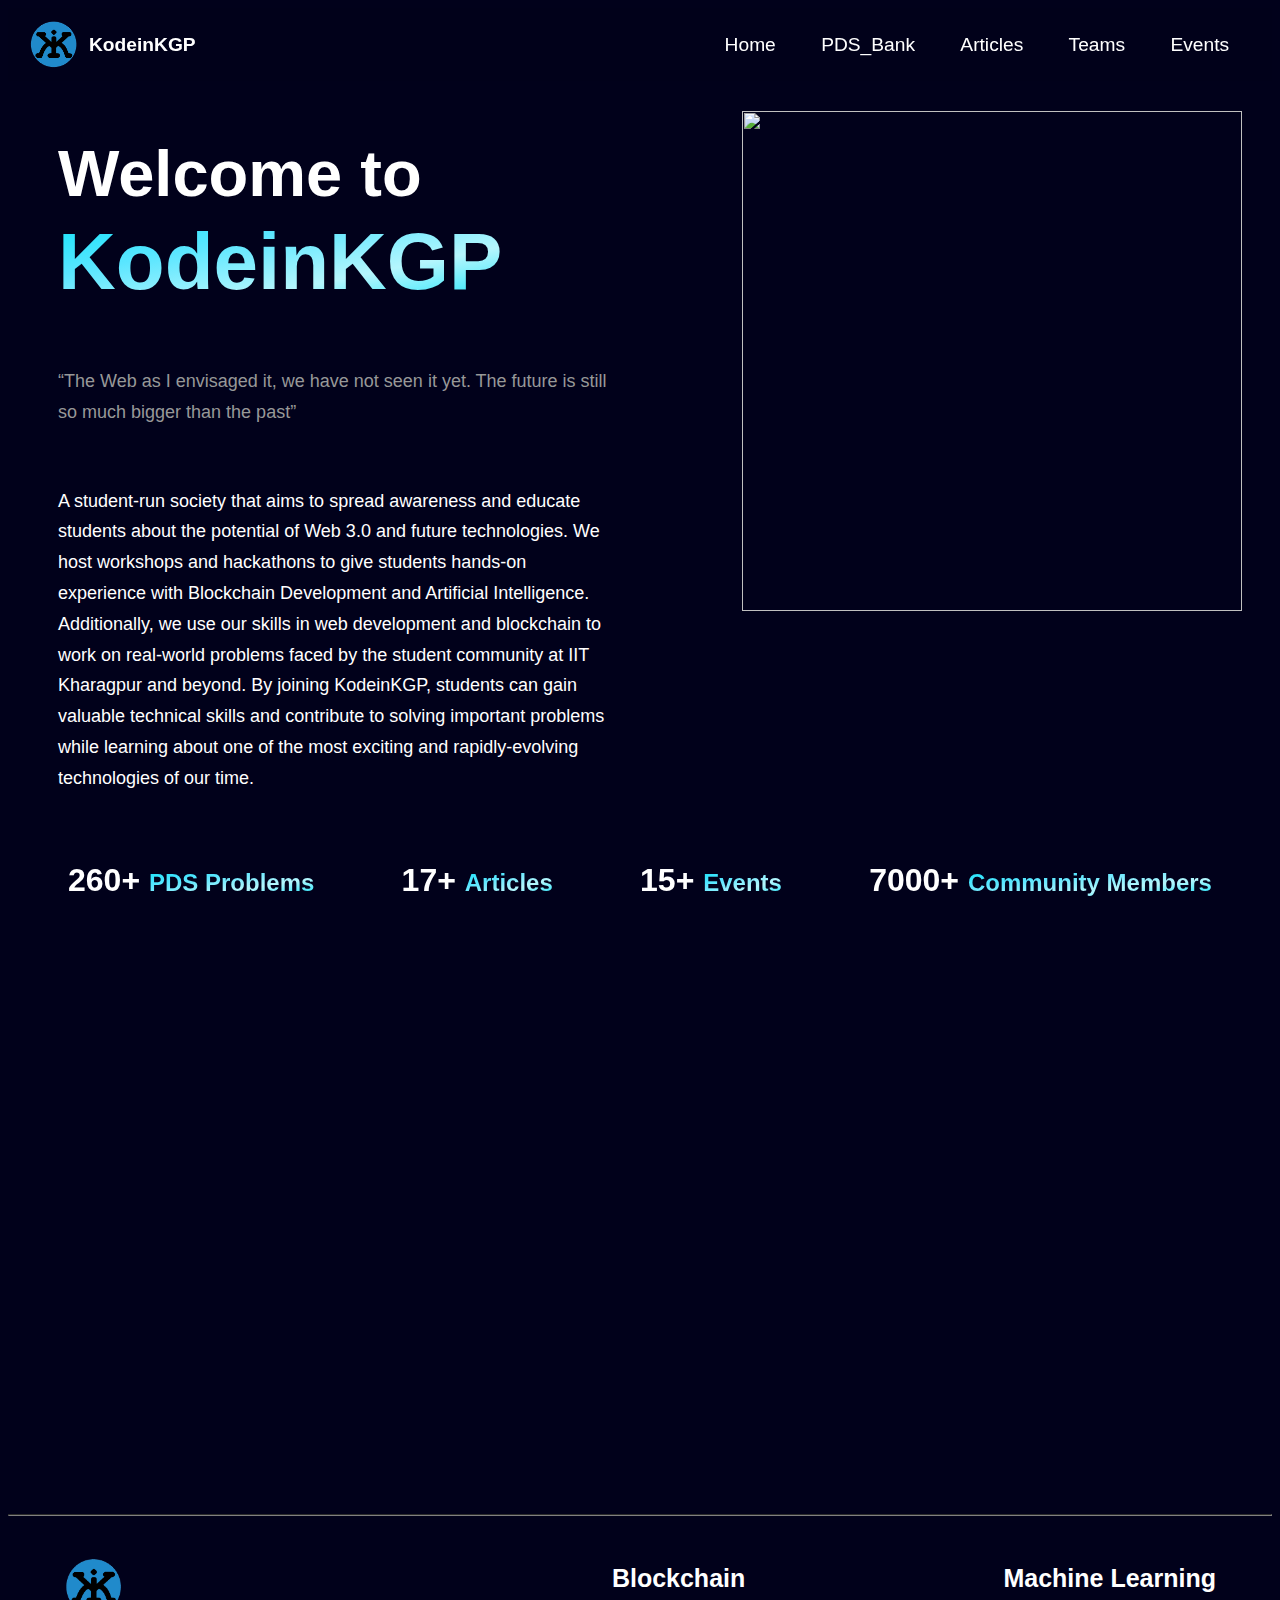
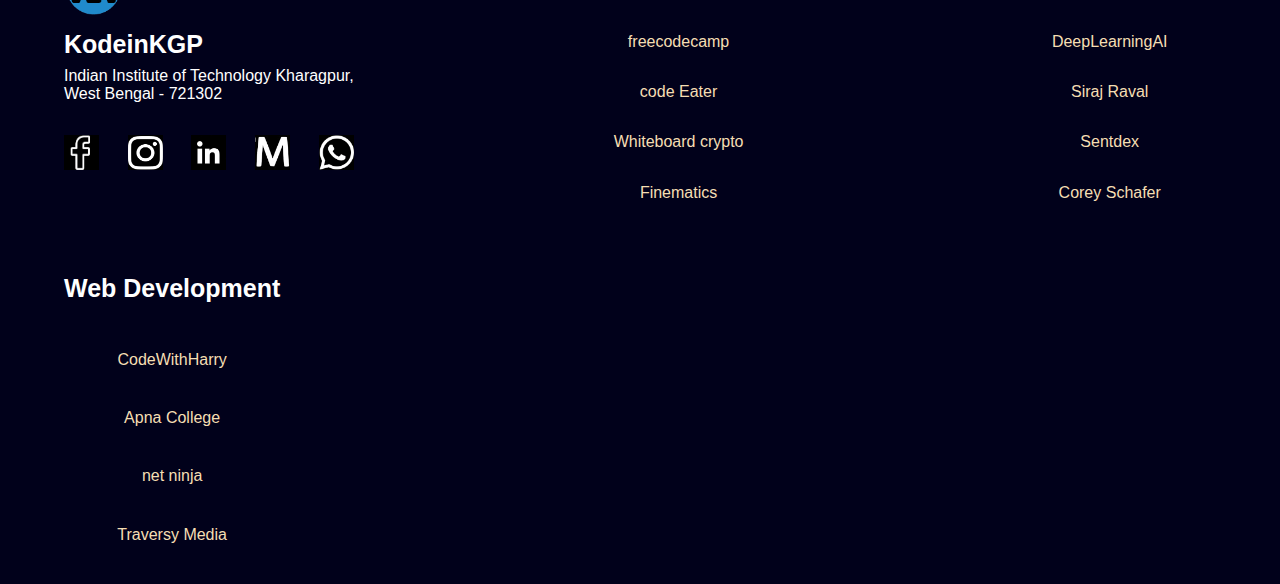
==== index.html @ 5e36a5b0 "Update index.html" ====
<!DOCTYPE html>
<html>
  <head>
    <meta charset="utf-8"/>
    <title>KodeinKGP</title>
    <link rel="icon" href="logo.png"/>
    <style>
      body{
        color: white;
        background-color: #01011b;
        font-family: Arial, sans-serif;


      }
      .navbar{
        flex-direction: row;
        padding-left: 16px;
        padding-right: 16px;
        justify-content: center;
        z-index: 20;
        position: sticky;
        top: 0;
        background-color: rgba(1, 1, 27, .6);



      }
      .logo{
        width:50px;
        padding: 5px;
      }
      .logonav{
        display: inline-block;
      }
      h4{
        display: inline-block;
      }
      .logonav{
        align-items: center;
        display: flex;
        font-size: 1.2rem;
        gap: 5px;
        }
      .nav{
        margin-left: 504px;
      }
      .navopt{
        flex-direction: row;
        justify-content: center;
        align-items: center;
      }
      .link{
        padding: 0px 0px;
        margin-left: 20px;
        margin-right: 20px;
        color: white;
        font-family: Arial,sans-serif;
        text-decoration: none;
        position: relative;
        overflow: hidden;
      }
      .link:hover:after{
        width: 100%;

      }
      .link::after{
        content: '';
        position: absolute;
        height: 2px;
        left:0;
        bottom:0;
        width:0%;
        background: #56c3d5;
        transition: width .3s;
      }
      .part1{
        display: flex;
        flex-direction: row;
        padding: 30px;
        justify-content: space-between;
        
      }
      .lpart1{
        padding:20px;
      }
      .rphoto{
        height: 500px;
        width:500px;
        
      }
      .welname{
        color: #56c3d5;
        font-size: 20px;
      }
      .vision
      {
        font-family: Poppins, sans-serif;
        font-size: 18px;
        font-weight: 400;
        line-height: 30.8px;
        width: 550px;
        color: #979898;
        padding-bottom: 40px;
        padding-top: 40px;
        text-align: left;
      }
      h1{
        margin-top: 5px;
        margin-bottom: 5px;
        font-size: 65px;
        font-weight: 600;
        text-align: left;
      } 
      .h1span{
        background: linear-gradient(to bottom right, #11e3fb, #5be6ff, #b5f6fd, #11e3fb);
       -webkit-background-clip: text;
       background-clip: text;
       color: transparent;
       font-size: 80px;
       font-weight: 700;
       text-align: center
      }
      .visiondepth{
        font-family: Poppins, sans-serif;
       font-size: 18px;
       font-weight: 400;
       line-height: 30.8px;
       text-align: left;
       width: 550px;
      }
      .rflex{
        display: flex;
        flex-direction: row;
        align-items: center;
        justify-content: space-between;
      }
      .data{
        display: flex;
        justify-content: space-between;
        padding-bottom: 60px;
        padding-left: 60px;
        padding-right: 60px;
        

      }
      div span{
        background: linear-gradient(to bottom right, #11e3fb, #5be6ff, #b5f6fd, #11e3fb);
        -webkit-background-clip: text;
        background-clip: text;
        color: transparent;
        font-size: x-large

      }
      .text{
        font-size: xx-large;
        font-weight: 600;
      }
      .ourex{
        color: #56c3d5;
        font-family: poppins, sans-serif;
        font-size: 48px;
        margin: 2rem 0 1rem;
        text-align: center;
        font-weight: bold;

      }
      .ex3{
        display: flex;
        flex-direction: row;
        align-items: center;
        margin-left: 10%;
        margin-right: 10%;
        text-align: center;


      }
      .web,.ai,.blockchain{
        width: 100%;
        text-align: center;
      
       

      }
      
      h2{
        color: #56c3d5;
      }
      .pds{
        display: flex;
        flex-direction: row;
        margin-top: 150px ;
        margin-left: 17%;
        margin-right: 5%;
        margin-bottom: 0px;
        


      }
      .pdsprob{
        width: 300px;

      }
      .pdssug1{
        font-size: 50px;
        color:#56c3d5;
        margin-bottom: 0px;
        font-weight: bold;

      }
      .pdssug2{
        font-size: 20px;
        font-weight: bold;
      }
      .linebreak{
        border-color:grey;
      }
      .footerp{
        width: 60px;

      }
      .footericon{
        width: 35px;
        height: 35px;
        background-color: #01011b;
      }
      .ficonpanel{
        margin-top: 32px;
        display: flex;
        flex-direction: row;
        margin-bottom: 32px;
        justify-content: space-between;

      }
      .footer{
        display: flex;
        flex-direction: row;
        justify-content: space-between;
        

      }
      .footer1,.footer2,.footer3,.footer4{
        padding: 16px;
        margin-top: 16px;
        margin-bottom: 16px;
        margin-left: 40px;
        margin-right: 40px;
      }
      .footerheading{
        margin-top: 8px;
        font-weight: bold;
        font-size: 25px;
        margin-bottom: 8px;
      }
      .footer2,.footer3,.footer4{
        display: flex;
        flex-direction: column;
        justify-content: space-between;
        align-items: center;
      }
      .bottomfooter{
        display: flex;
        flex-direction: row;
        
      }
      .footer4{
        height: 278.23px;
      }
      .flink{
        color: wheat;
        text-decoration: none;
      }
            .text{
        opacity:0;
        filter: blur(5px);
        transition: 1s;
        transform: translate(-100%);
      }

      .text_slide{
        opacity:1;
        filter: blur(0);
        transform: translate(0);
      }

      .ourex{
        opacity: 0;
        filter:blur(10px);
        transition: 1s ease-in;
        

      }

      .ourex_slide{
        opacity:1;
        filter: blur(0);
        
      }
      .plate1,.plate2,.plate3{
        opacity: 0;
        filter: blur(10px); 
        transition: 1s ease-in; 
        
        
      }
      .blur{
        opacity:1;
        filter: blur(0);
      }
      .plate1{
        transition-delay: 0.2s
      }
      .plate2{
        transition-delay: 0.4s;
        
      }
      .plate3{
        transition-delay: 0.6s;
      }
      .pds{
        opacity:0;
        filter: blur(0);
        transition: 1s;
        transform: translate(-100%);
        transition-delay: 0.5s;
      }

      .pdsslide{
        opacity:1;
        filter: blur(0);
        transform: translate(0);
      }
  


      
      
      
      
      
    </style>
  </head>

  <body>
    <div class="navbar">
      <div class="headingwithphoto">
        <div class="logonav">
            <img src="logo.png" class="logo">
            <h4 class="namei">KodeinKGP</h4>
          
          <div class="nav">
            <div class="navopt">
            <a class="link" href="index.html">Home</a>
            <a class = "link" href="">PDS_Bank</a>
            <a  class ="link" href="kgp_articles.html">Articles</a>
            <a  class="link" href="kgp_teams.html">Teams</a>
            <a class="link" href="">Events</a>
            </div>
          </div>
        </div>
      </div>
    </div>
    
    <div class="part1">
      <div class="lpart1">
        <div>
          <div class="wel"><h1>Welcome to</h1></div>
          <div class="welname"><h1><span class="h1span">KodeinKGP</span></h1></div>
        </div>
        <p class="vision">“The Web as I envisaged it, we have not seen it yet. The future is still so much bigger than the past”</p>
        <p class="visiondepth">A student-run society that aims to spread awareness and educate students about the potential of Web 3.0 and future technologies. We host workshops and hackathons to give students hands-on experience with Blockchain Development and Artificial Intelligence. Additionally, we use our skills in web development and blockchain to work on real-world problems faced by the student community at IIT Kharagpur and beyond. By joining KodeinKGP, students can gain valuable technical skills and contribute to solving important problems while learning about one of the most exciting and rapidly-evolving technologies of our time.</p>
      </div>
      <div class="rpart1">
        
        <img src="robop.png" class="rphoto">
        

      </div>

    </div>


    <div class="data">
      <div class="text">260+ <span>PDS Problems</span></div>
      <div class="text" >17+ <span>Articles</span></div>
      <div class="text">15+ <span>Events</span></div>
      <div class="text">7000+ <span>Community Members</span></div>
    </div>

    <div class="part2">
      <h1 class="ourex">Our Expertise</h1>

    </div>

    <div class="ex3">
      <div class="plate1">
        <h2 class="plateheading">WEB</h2>
        <div class="web">Weave your digital aspirations into reality through our dynamic Web solutions, fusing creativity with functionality.</div>

      </div>
      <div class="plate2">
        <h2 class="plateheading">AI and Metaverse</h2>
        <div class="ai">Enter a realm where AI drives immersive Metaverse encounters, pushing boundaries of what's possible.</div>
      </div>
      
      <div class="plate3">
        <h2 class="plateheading">Blockchain</h2>
        <div class="blockchain">Transform transactions with our secure Blockchain solutions, rewriting the rules of trust and transparency</div>

      </div>

    </div>

    <div class="pds">
      <div>
        <p class="pdssug1">Still Getting Stuck in PDS</p>
        <p class="pdssug2">Our curated PDS problems set works right for you...</p>
      </div>
      <div>
        <img src="pdsprob.png" class="pdsprob">
      </div>
    </div>

    <hr class="linebreak">

    <div class="footer">
      <div class="footer1">
        <img src="logo.png" class="footerp"> 
        <div class="footerheading">KodeinKGP</div>
        <div>Indian Institute of Technology Kharagpur,<br>
          West Bengal - 721302
        </div>
          <div class="ficonpanel">
            <img src="facebookf.jpg" class="footericon">
            <img src="logos.jpg" class="footericon">
            <img src="linkedin.jpg" class="footericon">
            <img src="medium.jpg" class="footericon">
            <img src="whatsapp.jpg" class="footericon">
          </div>
        <div>
        </div>
      </div>

      <div class="footer2">
        <p class="footerheading">Blockchain</p>
        <a href="https://www.youtube.com/watch?v=gyMwXuJrbJQ" class="flink" target="_blank">freecodecamp</a>
        <a href="https://www.youtube.com/@CodeEater21/videos" class="flink" target="_blank">code Eater</a>
        <a href="https://www.youtube.com/@WhiteboardCrypto" class="flink" target="_blank">Whiteboard crypto</a>
        <a href="https://www.youtube.com/@Finematics" class="flink" target="_blank">Finematics</a>
      </div>

      <div class="footer3">
        <p class="footerheading">Machine Learning</p>
        <a href="https://www.youtube.com/@Deeplearningai" class="flink" target="_blank">DeepLearningAI</a>
        <a href="https://www.youtube.com/@SirajRaval/about" class="flink" target="_blank">Siraj Raval</a>
        <a href="https://www.youtube.com/@sentdex/playlists" class="flink" target="_blank">Sentdex</a>
        <a href="https://www.youtube.com/@coreyms/about" class="flink" target="_blank">Corey Schafer</a>
      </div>
    </div>

    <div class="bottomfooter">
      <div class="footer4">
        <p class="footerheading">Web Development</p>
        <a href="https://www.youtube.com/playlist?list=PLu0W_9lII9agiCUZYRsvtGTXdxkzPyItg" class="flink" target="_blank">CodeWithHarry</a>
        <a href="https://www.youtube.com/playlist?list=PLfqMhTWNBTe3H6c9OGXb5_6wcc1Mca52n" class="flink" target="_blank">Apna College</a>
        <a href="https://www.youtube.com/playlist?list=PL4cUxeGkcC9ivBf_eKCPIAYXWzLlPAm6G" class="flink" target="_blank">net ninja</a>
        <a href="https://www.youtube.com/playlist?list=PLillGF-RfqbZTASqIqdvm1R5mLrQq79CU" class="flink" target="_blank">Traversy Media</a>


      </div>

    </div>


    
    <script>
            const observer = new IntersectionObserver((entries) => {
        entries.forEach(entry => {
          if (entry.isIntersecting) {
            entry.target.classList.add('text_slide');
          } else {
            entry.target.classList.remove('text_slide');
          }
        });
      });

      document.querySelectorAll('.text').forEach((el) => {
        observer.observe(el);
      });

      const observer1 = new IntersectionObserver((times) => {
        times.forEach(time => {
          if (time.isIntersecting) {
            time.target.classList.add('ourex_slide');
          } else {
            time.target.classList.remove('ourex_slide');
          }
        });
      });

      document.querySelectorAll('.ourex').forEach((el) => {
        observer1.observe(el);
      });

      const observer2 = new IntersectionObserver((entries) => {
        entries.forEach(entry => {
          if (entry.isIntersecting) {
            entry.target.classList.add('blur');
          } else {
            entry.target.classList.remove('blur');
          }
        });
      });

      document.querySelectorAll('.plate1').forEach((el) => {
        observer2.observe(el);
      });

      document.querySelectorAll('.plate2').forEach((el) => {
        observer2.observe(el);
      });

      document.querySelectorAll('.plate3').forEach((el) => {
        observer2.observe(el);
      });
       const observer3 = new IntersectionObserver((entries) => {
       entries.forEach(entry => {
         if (entry.isIntersecting) {
           entry.target.classList.add('pdsslide');
         } else {
           entry.target.classList.remove('pdsslide');
         }
       });
     });
     document.querySelectorAll('.pds').forEach((el) => {
       observer3.observe(el);
     });  
      
    </script>
  </body>
</html>
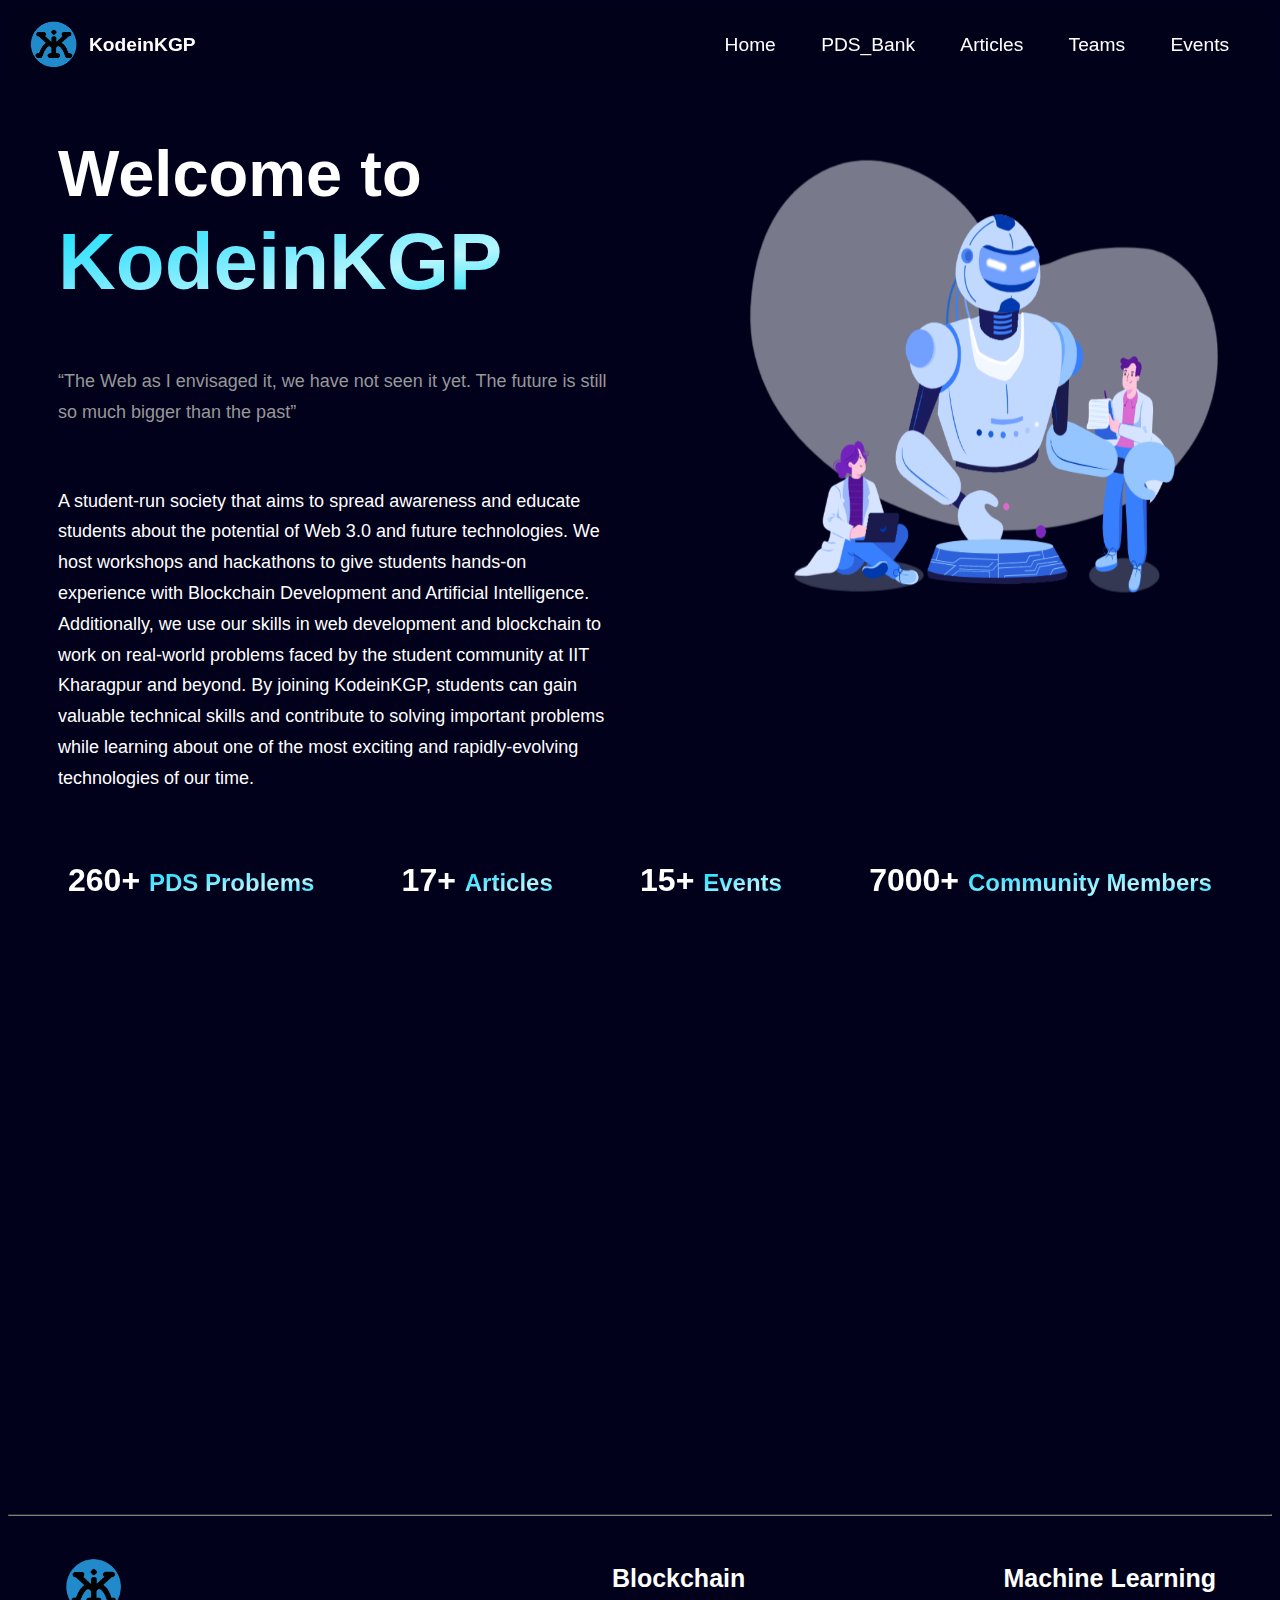
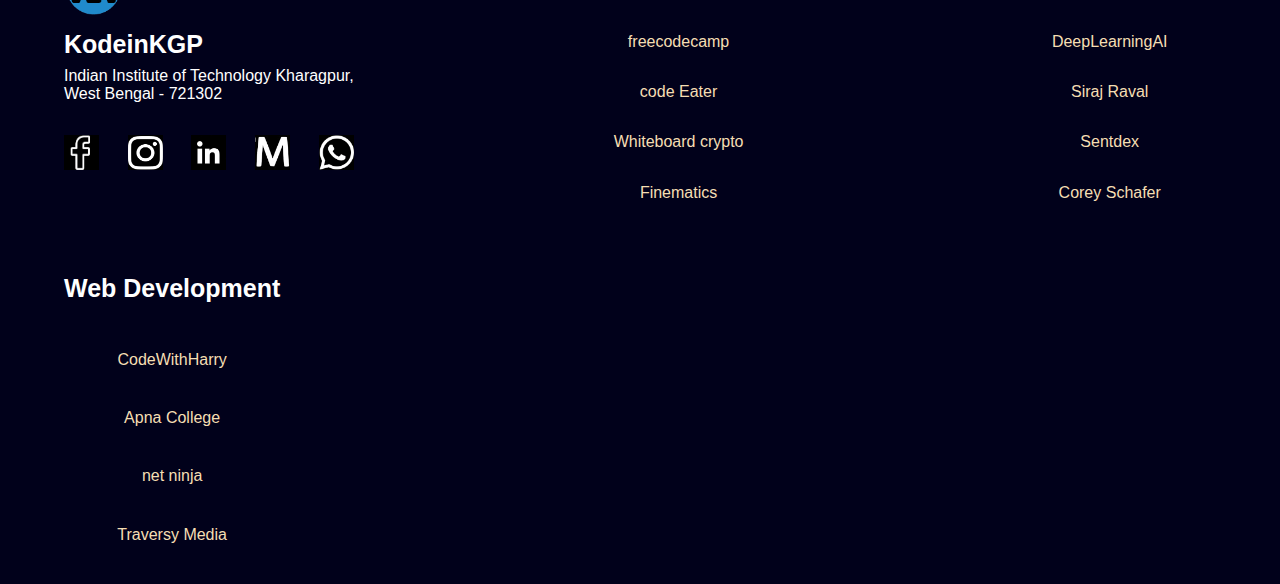
==== commit 47c0c0cc: "Update index.html" ====
--- a/index.html
+++ b/index.html
@@ -371,7 +371,7 @@
       </div>
       <div class="rpart1">
         
-        <img src="robop.png" class="rphoto">
+        <img src="robop.PNG" class="rphoto">
         
 
       </div>
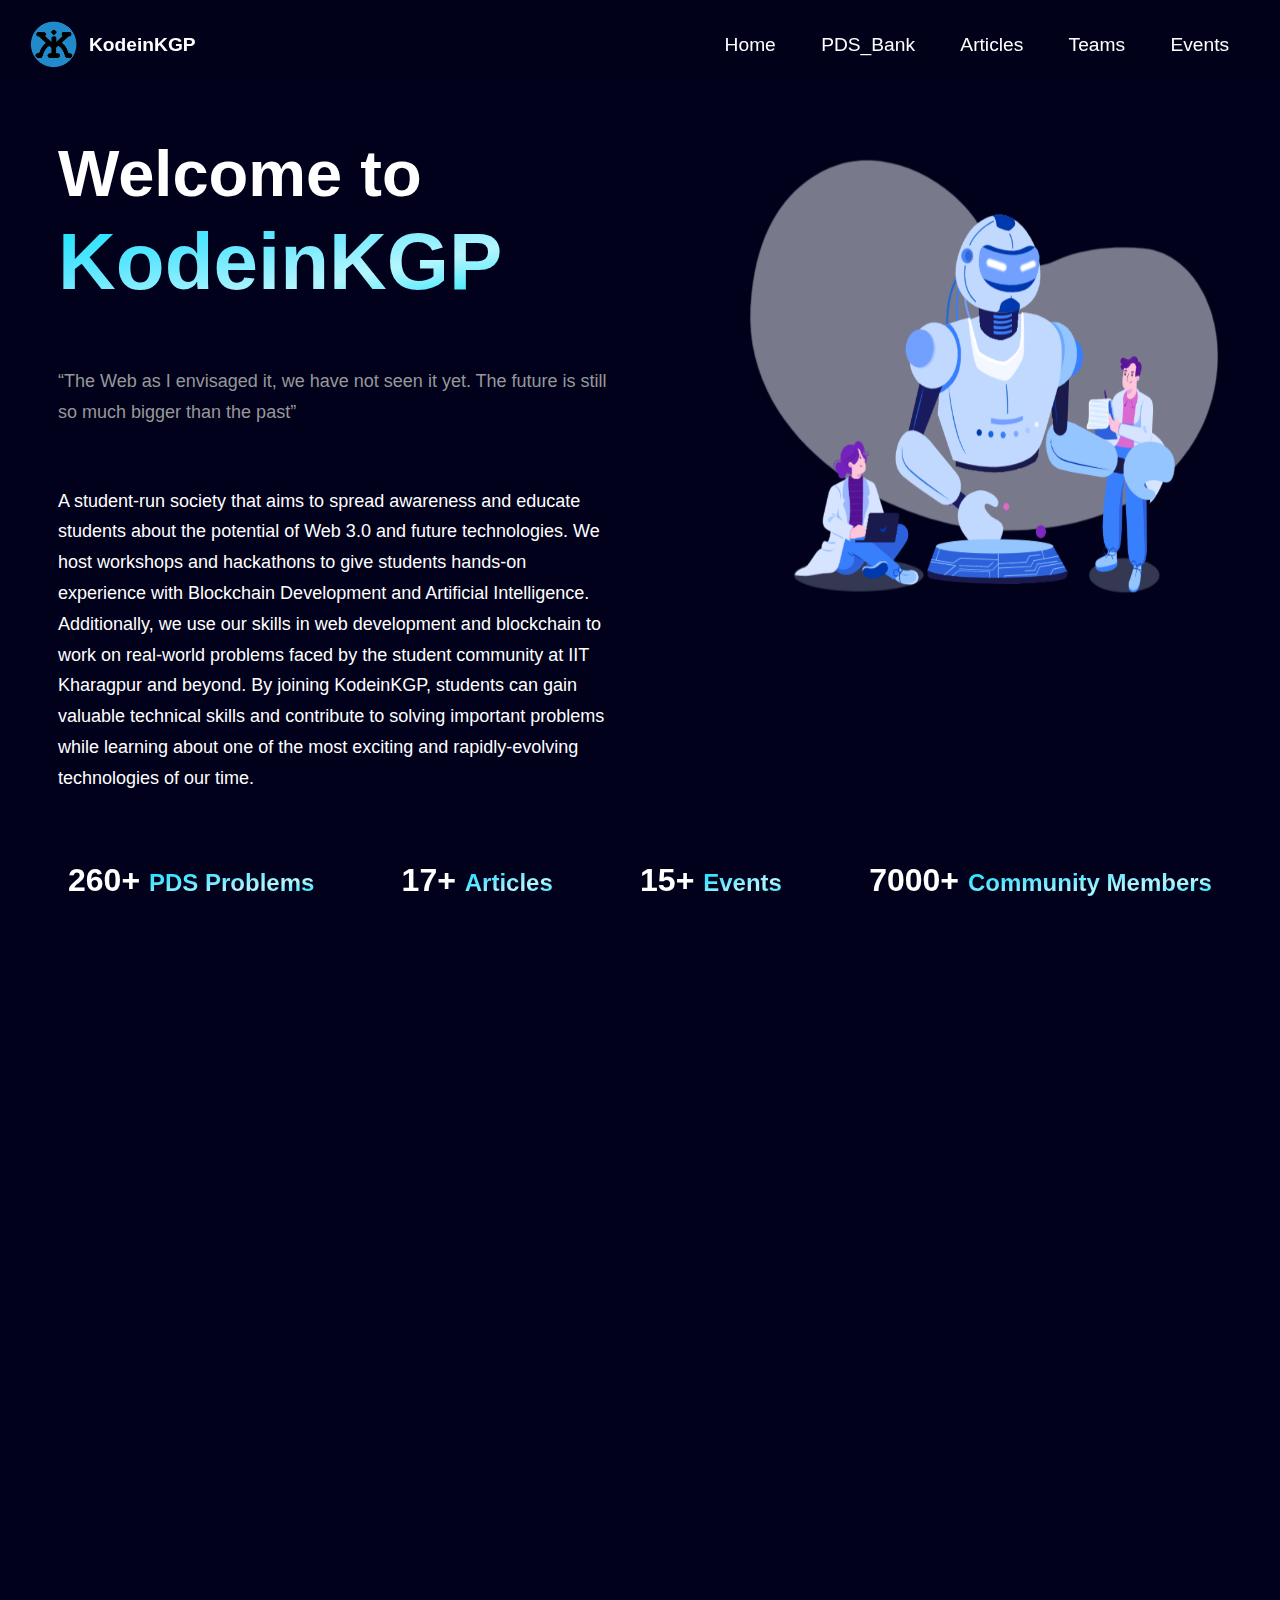
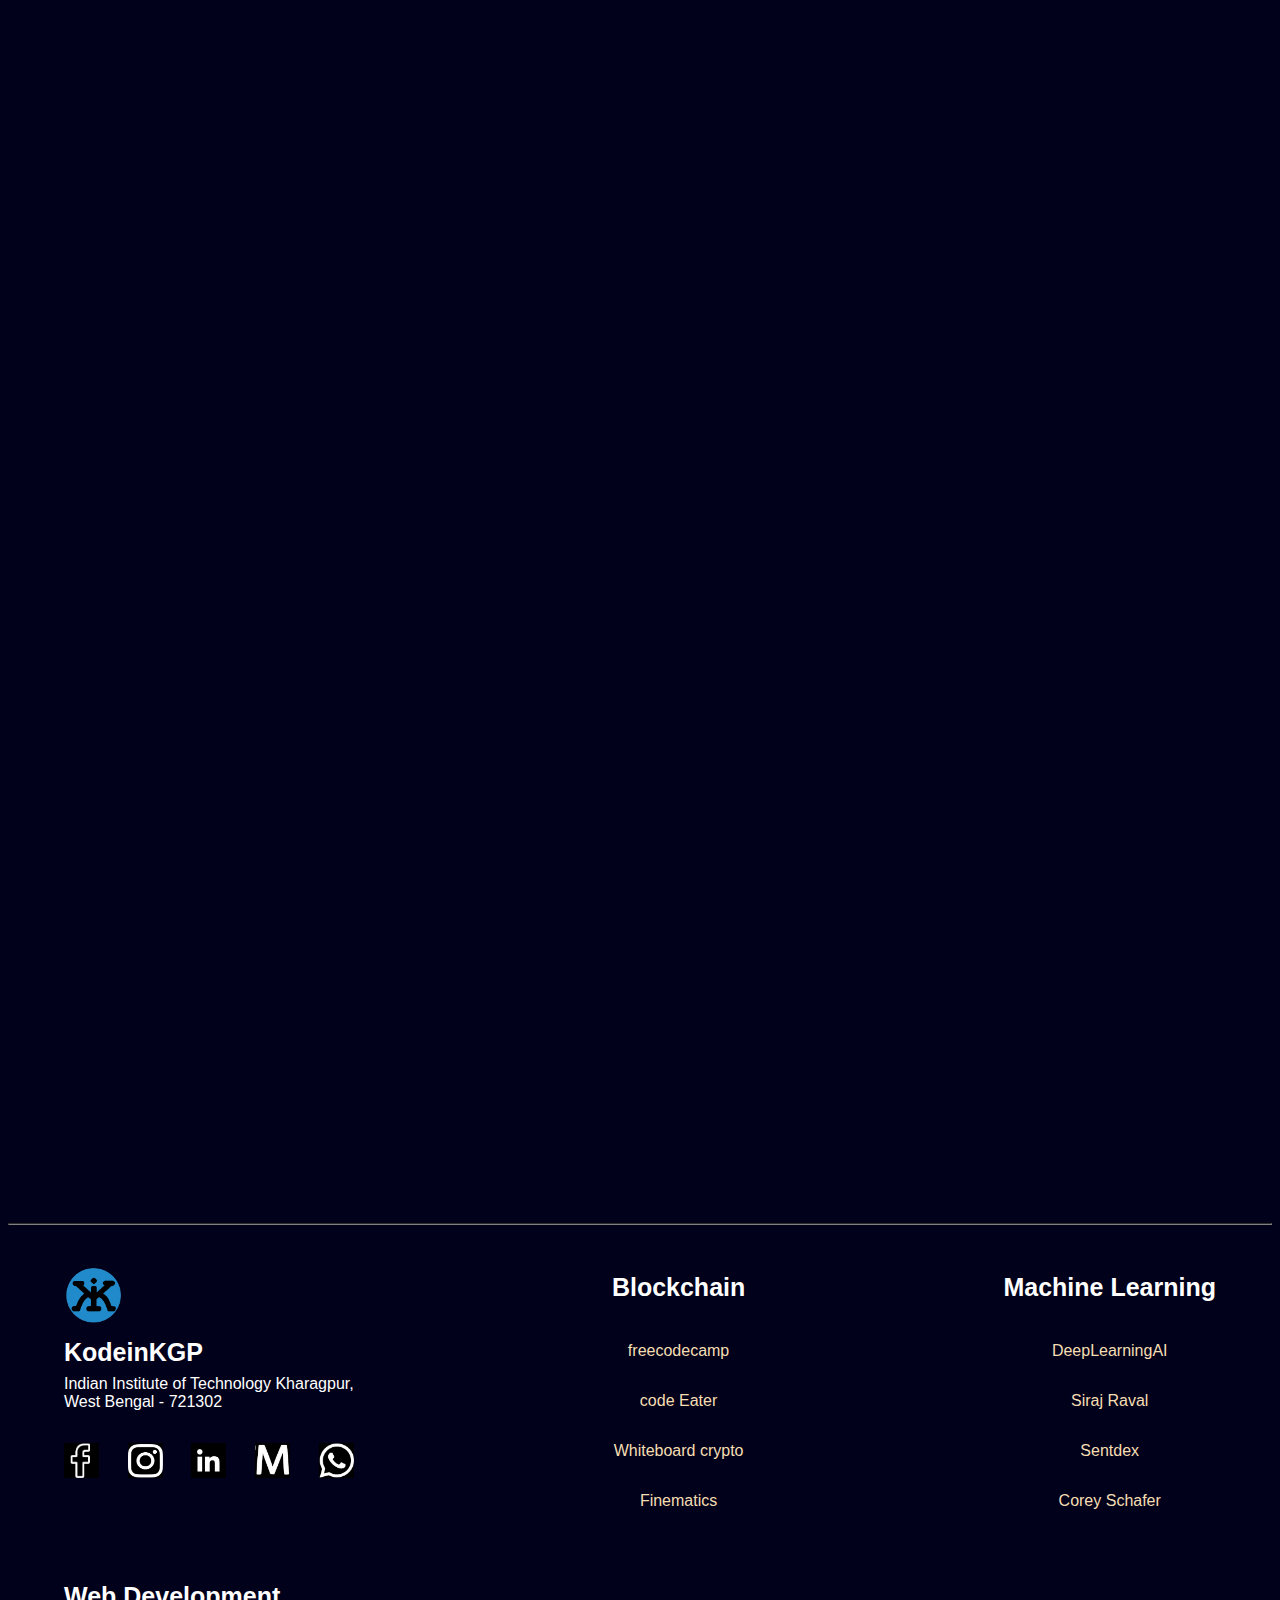
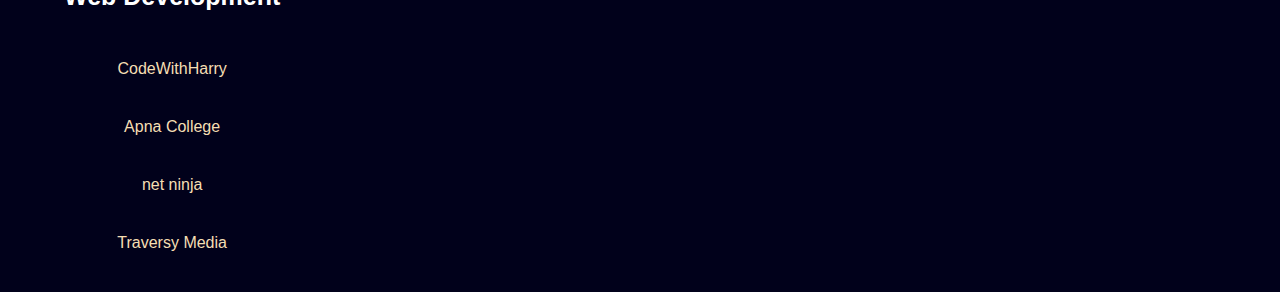
==== commit b1ede681: "Update index.html" ====
--- a/index.html
+++ b/index.html
@@ -328,6 +328,23 @@
         opacity:1;
         filter: blur(0);
         transform: translate(0);
+      }
+            .panelp{
+        height: 256px;
+        width: 256px;
+        margin-bottom: 15px;
+      }
+      .plate1,.plate2,.plate3{
+        background-color:  rgba(54, 54, 54, .4);
+        border-radius: 30px;
+        display: flex;
+        flex-direction: column;
+        align-items: center; 
+        
+      }
+      .web,.ai,.blockchain{
+        font-size: large;
+        padding: 10px;
       }
   
 
@@ -394,18 +411,19 @@
     <div class="ex3">
       <div class="plate1">
         <h2 class="plateheading">WEB</h2>
-        <div class="web">Weave your digital aspirations into reality through our dynamic Web solutions, fusing creativity with functionality.</div>
+        <img src="panel1.PNG" class="panelp">
+        <div class="web">Weave your digital<br>aspirations into reality<br>through our dynamic<br>Web solutions, fusing<br>creativity with<br>functionality.</div>functionality.</div>
 
       </div>
       <div class="plate2">
         <h2 class="plateheading">AI and Metaverse</h2>
-        <div class="ai">Enter a realm where AI drives immersive Metaverse encounters, pushing boundaries of what's possible.</div>
-      </div>
+        <img src="panel2.PNG" class="panelp">
+       <div class="ai">Enter a realm where AI<br>drives immersive<br>Metaverse encounters,<br>pushing boundaries of<br>what's possible.</div>
       
       <div class="plate3">
         <h2 class="plateheading">Blockchain</h2>
-        <div class="blockchain">Transform transactions with our secure Blockchain solutions, rewriting the rules of trust and transparency</div>
-
+        <img src="panel3.PNG" class="panelp">
+        <div class="blockchain">Transform transactions<br>with our secure<br> Blockchain solutions,<br>rewriting the rules of<br>trust and transparency.</div>
       </div>
 
     </div>
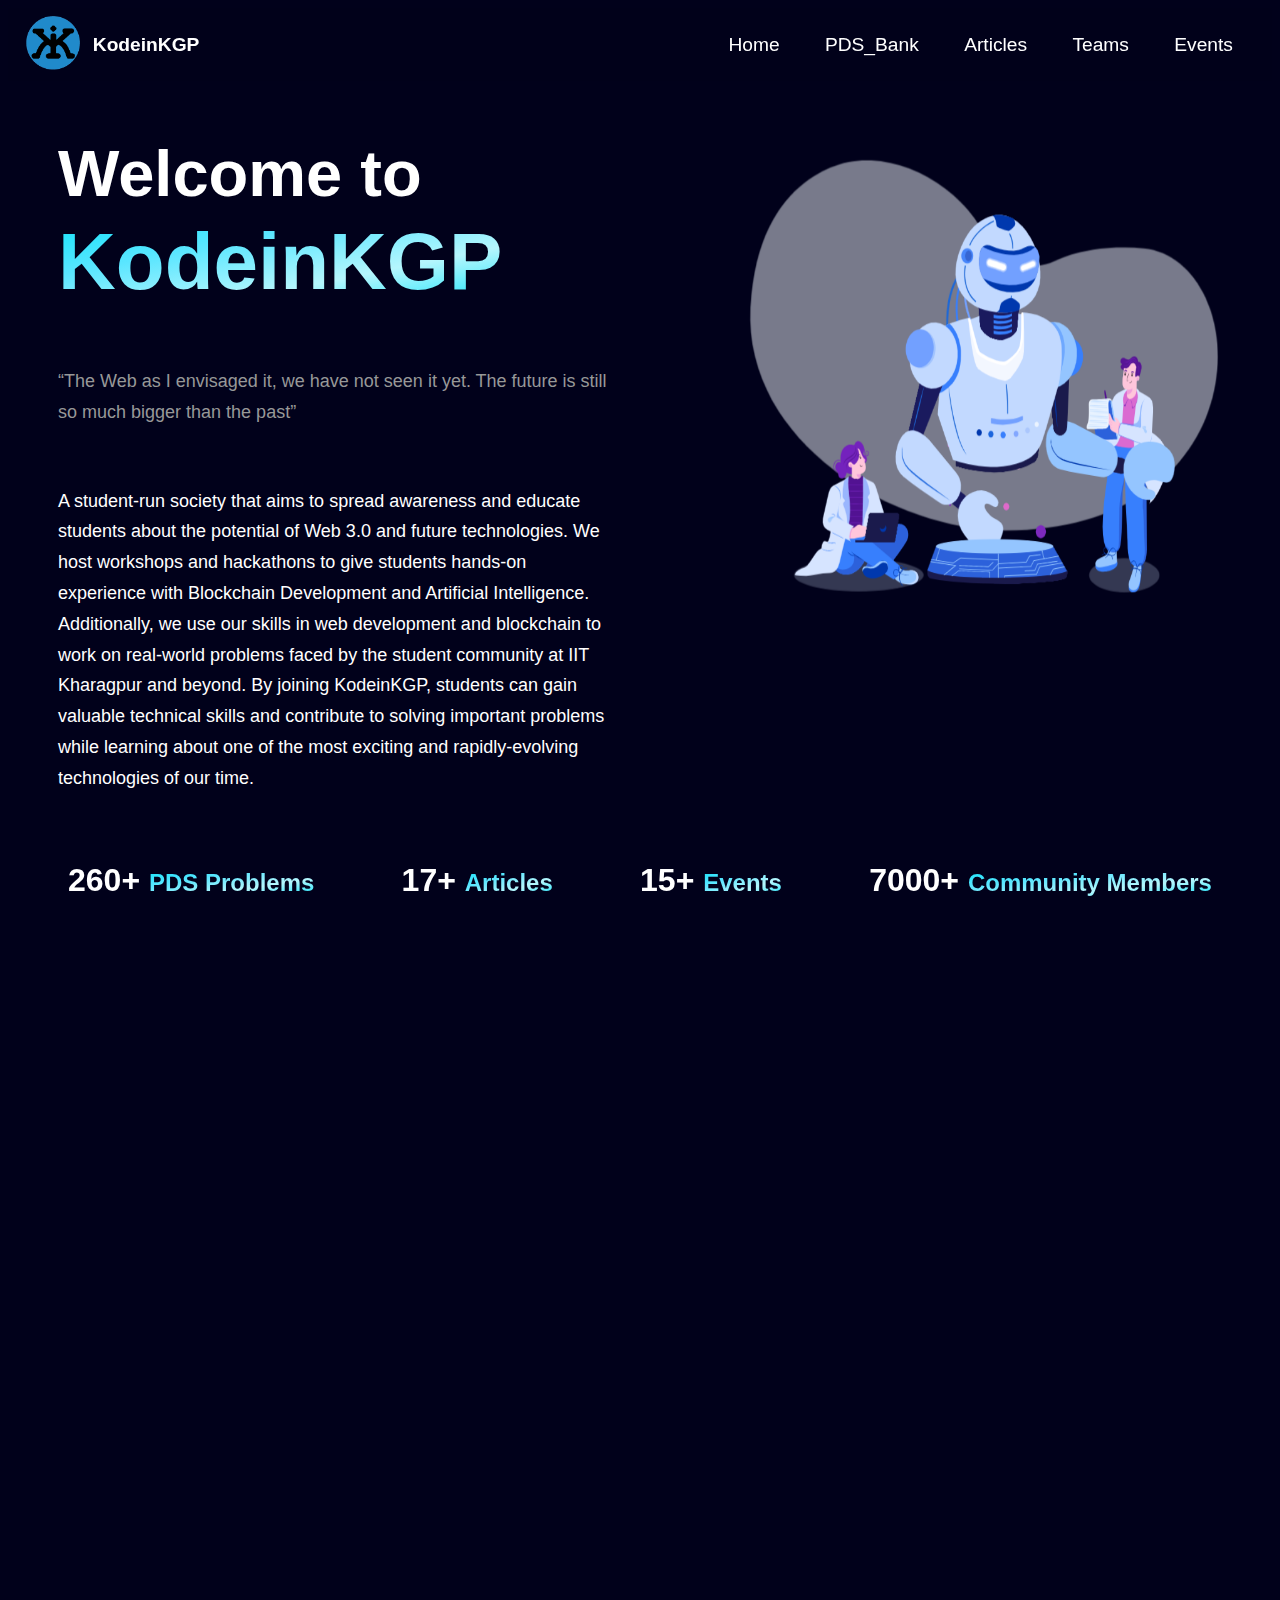
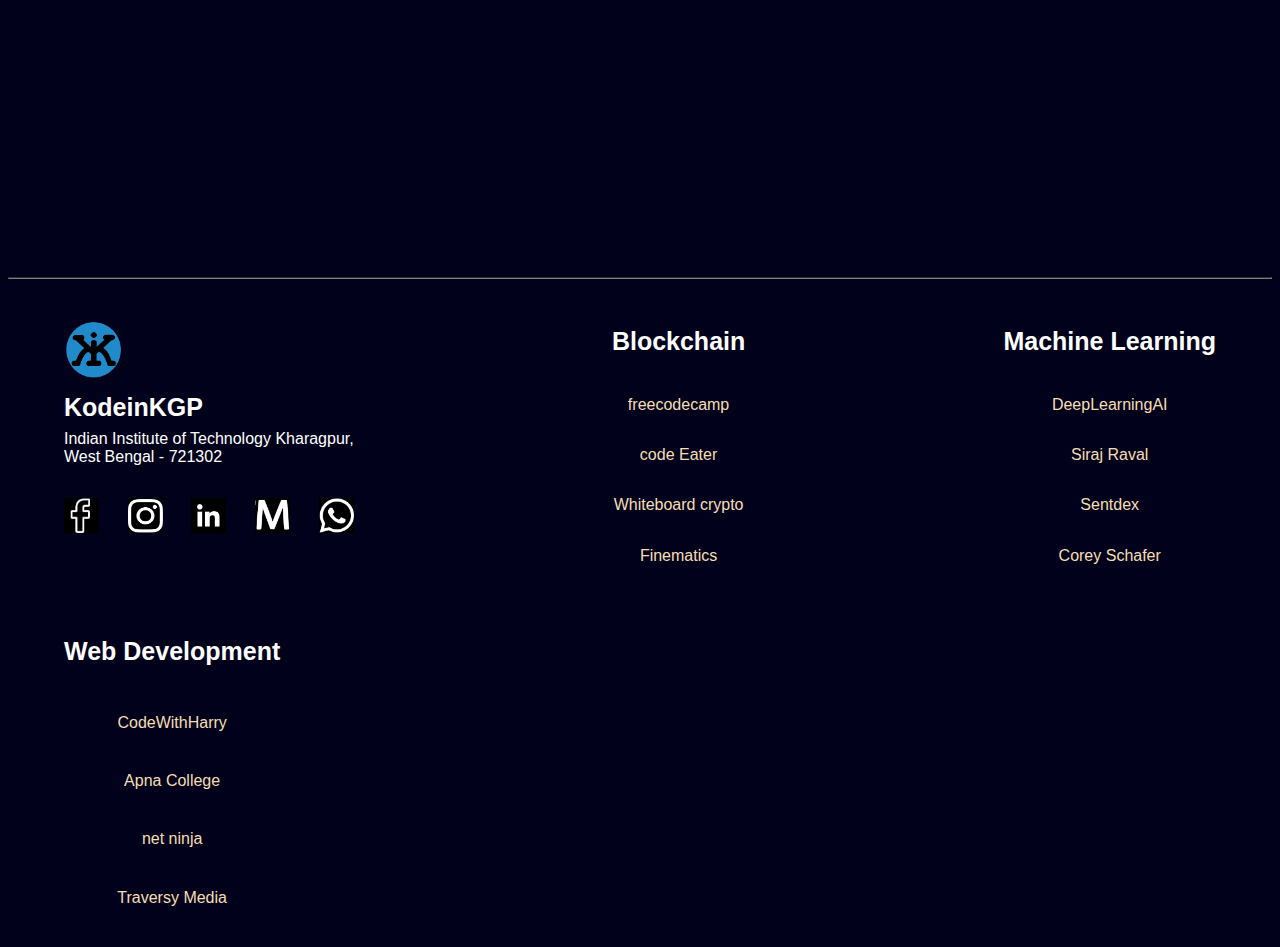
==== commit a3432aec: "Add files via upload" ====
--- a/index.html
+++ b/index.html
@@ -25,10 +25,8 @@
 
 
       }
-      .logo{
-        width:50px;
-        padding: 5px;
-      }
+      
+      
       .logonav{
         display: inline-block;
       }
@@ -76,7 +74,7 @@
       .part1{
         display: flex;
         flex-direction: row;
-        padding: 30px;
+        margin: 30px;
         justify-content: space-between;
         
       }
@@ -148,7 +146,7 @@
         -webkit-background-clip: text;
         background-clip: text;
         color: transparent;
-        font-size: x-large
+        font-size: x-large;
 
       }
       .text{
@@ -168,10 +166,9 @@
         display: flex;
         flex-direction: row;
         align-items: center;
-        margin-left: 10%;
-        margin-right: 10%;
         text-align: center;
-
+        justify-content: space-around;
+        
 
       }
       .web,.ai,.blockchain{
@@ -222,6 +219,7 @@
         width: 35px;
         height: 35px;
         background-color: #01011b;
+        color: #01011b;
       }
       .ficonpanel{
         margin-top: 32px;
@@ -269,7 +267,44 @@
         color: wheat;
         text-decoration: none;
       }
-            .text{
+      @keyframes slidein {
+        from{
+          transform: translate(-1000px);
+        }
+        to{
+          transform: translate(0);
+        }
+        
+      }
+
+      .namei{
+        display: flex;
+        flex-direction: row;
+        
+      }
+      .namej{
+        margin-left: 10px;
+      }
+      .logo{
+        height: 60px;
+        margin-top: 5px;
+        margin-bottom: 5px;
+      }
+      
+       
+        
+      
+      .welcome{
+        animation-name: slidein;
+        animation-duration: 0.5s;
+        animation-delay: 0.8s;
+      }
+      .logonav{
+        animation-name: slidedown;
+        animation-duration: 0.5s;
+        animation: delay 1s;
+      }
+      .text{
         opacity:0;
         filter: blur(5px);
         transition: 1s;
@@ -286,14 +321,14 @@
         opacity: 0;
         filter:blur(10px);
         transition: 1s ease-in;
-        
+        transform:translate(-100%);
 
       }
 
       .ourex_slide{
         opacity:1;
         filter: blur(0);
-        
+        transform: translate(0);
       }
       .plate1,.plate2,.plate3{
         opacity: 0;
@@ -306,16 +341,14 @@
         opacity:1;
         filter: blur(0);
       }
-      .plate1{
-        transition-delay: 0.2s
-      }
       .plate2{
+        transition-delay: 0.2s;
+        
+      }
+      .plate3{
         transition-delay: 0.4s;
-        
-      }
-      .plate3{
-        transition-delay: 0.6s;
-      }
+      }
+      
       .pds{
         opacity:0;
         filter: blur(0);
@@ -329,7 +362,7 @@
         filter: blur(0);
         transform: translate(0);
       }
-            .panelp{
+      .panelp{
         height: 256px;
         width: 256px;
         margin-bottom: 15px;
@@ -346,11 +379,6 @@
         font-size: large;
         padding: 10px;
       }
-  
-
-
-      
-      
       
       
       
@@ -361,15 +389,18 @@
     <div class="navbar">
       <div class="headingwithphoto">
         <div class="logonav">
+          <div class="namei">
             <img src="logo.png" class="logo">
-            <h4 class="namei">KodeinKGP</h4>
+            <h4 class="namej">KodeinKGP</h4>
+          </div>
           
+        
           <div class="nav">
             <div class="navopt">
-            <a class="link" href="index.html">Home</a>
+            <a class="link" href="http://127.0.0.1:5500/kodeinkgpclone.html/kgp.html">Home</a>
             <a class = "link" href="">PDS_Bank</a>
-            <a  class ="link" href="kgp_articles.html">Articles</a>
-            <a  class="link" href="kgp_teams.html">Teams</a>
+            <a  class ="link" href="">Articles</a>
+            <a  class="link" href="http://127.0.0.1:5500/kodeinkgpclone.html/kgp_teams.html">Teams</a>
             <a class="link" href="">Events</a>
             </div>
           </div>
@@ -379,7 +410,7 @@
     
     <div class="part1">
       <div class="lpart1">
-        <div>
+        <div class="Welcome">
           <div class="wel"><h1>Welcome to</h1></div>
           <div class="welname"><h1><span class="h1span">KodeinKGP</span></h1></div>
         </div>
@@ -412,18 +443,20 @@
       <div class="plate1">
         <h2 class="plateheading">WEB</h2>
         <img src="panel1.PNG" class="panelp">
-        <div class="web">Weave your digital<br>aspirations into reality<br>through our dynamic<br>Web solutions, fusing<br>creativity with<br>functionality.</div>functionality.</div>
+        <div class="web">Weave your digital<br>aspirations into reality<br>through our dynamic<br>Web solutions, fusing<br>creativity with<br>functionality.</div>
 
       </div>
       <div class="plate2">
         <h2 class="plateheading">AI and Metaverse</h2>
         <img src="panel2.PNG" class="panelp">
-       <div class="ai">Enter a realm where AI<br>drives immersive<br>Metaverse encounters,<br>pushing boundaries of<br>what's possible.</div>
+        <div class="ai">Enter a realm where AI<br>drives immersive<br>Metaverse encounters,<br>pushing boundaries of<br>what's possible.</div>
+      </div>
       
       <div class="plate3">
         <h2 class="plateheading">Blockchain</h2>
         <img src="panel3.PNG" class="panelp">
         <div class="blockchain">Transform transactions<br>with our secure<br> Blockchain solutions,<br>rewriting the rules of<br>trust and transparency.</div>
+
       </div>
 
     </div>
@@ -491,7 +524,7 @@
 
     
     <script>
-            const observer = new IntersectionObserver((entries) => {
+      const observer = new IntersectionObserver((entries) => {
         entries.forEach(entry => {
           if (entry.isIntersecting) {
             entry.target.classList.add('text_slide');
@@ -540,7 +573,8 @@
       document.querySelectorAll('.plate3').forEach((el) => {
         observer2.observe(el);
       });
-       const observer3 = new IntersectionObserver((entries) => {
+
+     const observer3 = new IntersectionObserver((entries) => {
        entries.forEach(entry => {
          if (entry.isIntersecting) {
            entry.target.classList.add('pdsslide');
@@ -553,6 +587,7 @@
        observer3.observe(el);
      });  
       
+      
     </script>
   </body>
 </html>
